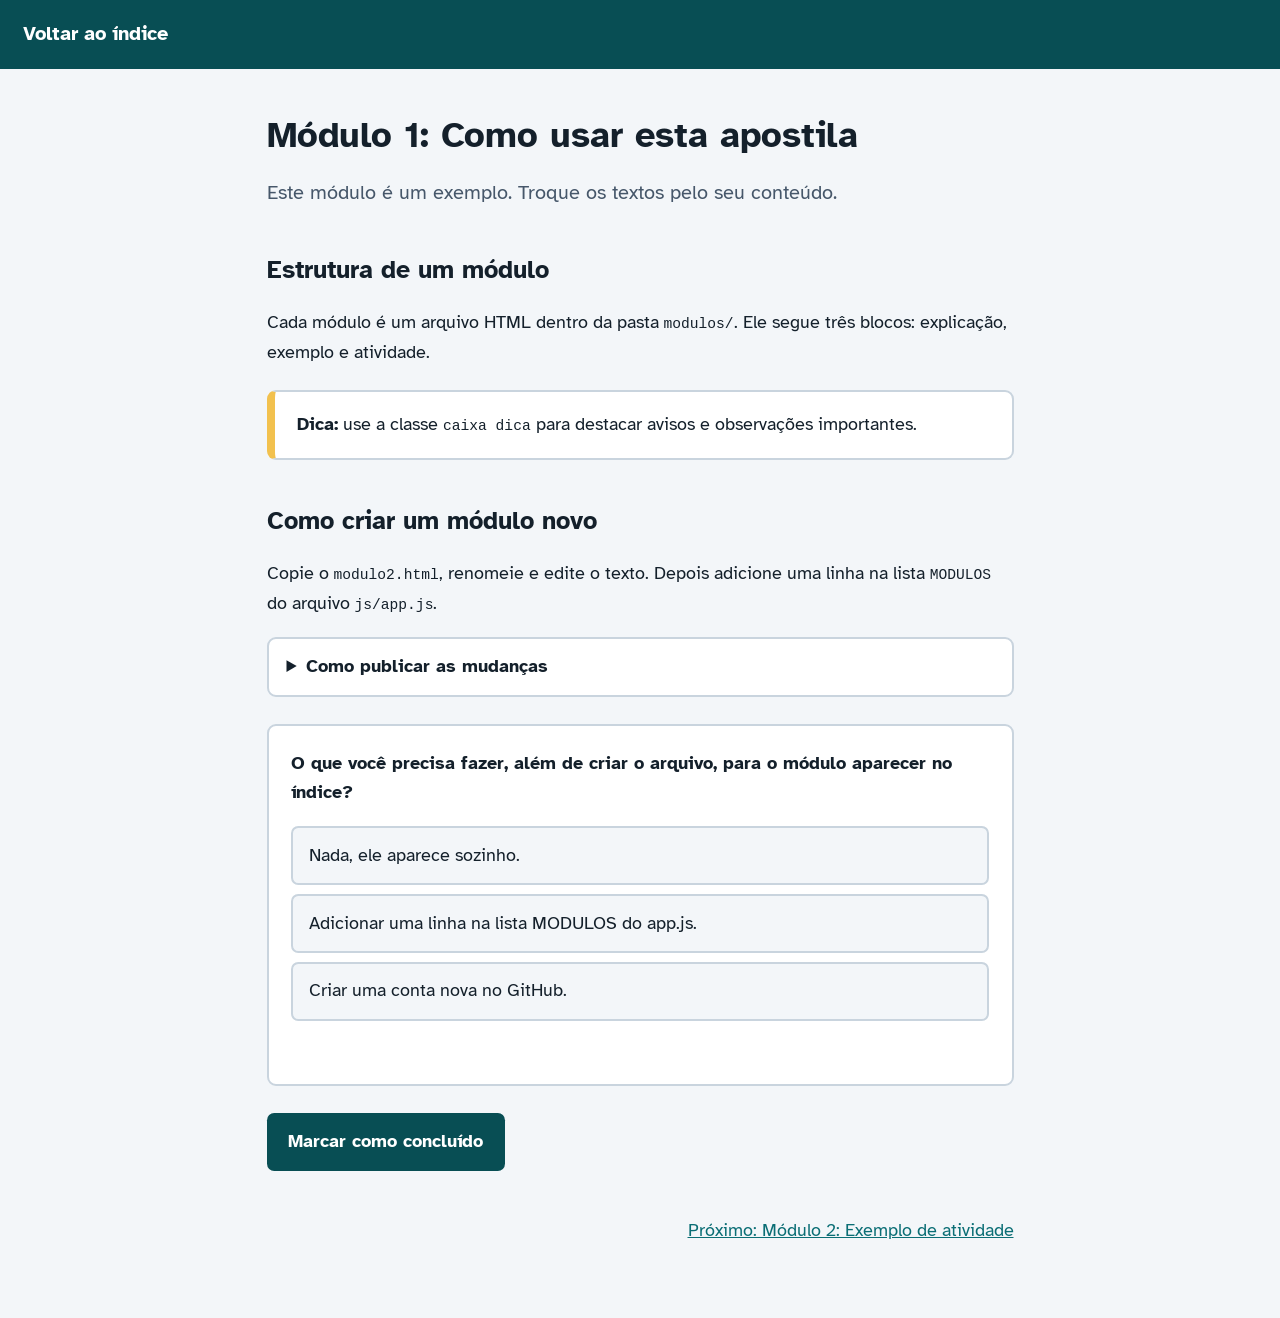
==== modulos/modulo1.html @ dcf1f36a "modelo da apostila" ====
<!DOCTYPE html>
<html lang="pt-BR">
<head>
  <meta charset="UTF-8">
  <meta name="viewport" content="width=device-width, initial-scale=1">
  <link rel="preconnect" href="https://fonts.googleapis.com">
  <link href="https://fonts.googleapis.com/css2?family=Atkinson+Hyperlegible:wght@400;700&display=swap" rel="stylesheet">
  <link rel="stylesheet" href="../css/estilo.css">
  <title>Módulo 1: Como usar esta apostila</title>
</head>
<body data-modulo="modulo1.html">
  <header class="topo"><a href="../index.html">Voltar ao índice</a></header>
  <main>
    <h1>Módulo 1: Como usar esta apostila</h1>
    <p class="intro">Este módulo é um exemplo. Troque os textos pelo seu conteúdo.</p>

    <h2>Estrutura de um módulo</h2>
    <p>Cada módulo é um arquivo HTML dentro da pasta <code>modulos/</code>. Ele segue três blocos: explicação, exemplo e atividade.</p>
    <div class="caixa dica"><strong>Dica:</strong> use a classe <code>caixa dica</code> para destacar avisos e observações importantes.</div>

    <h2>Como criar um módulo novo</h2>
    <p>Copie o <code>modulo2.html</code>, renomeie e edite o texto. Depois adicione uma linha na lista <code>MODULOS</code> do arquivo <code>js/app.js</code>.</p>

    <details>
      <summary>Como publicar as mudanças</summary>
      <p>Salve os arquivos e rode <code>git add .</code>, <code>git commit -m "mensagem"</code> e <code>git push</code>. O site atualiza em cerca de 1 minuto.</p>
    </details>

    <div class="quiz" data-explicacao="Cada módulo novo precisa de uma linha na lista MODULOS.">
      <p class="pergunta">O que você precisa fazer, além de criar o arquivo, para o módulo aparecer no índice?</p>
      <button class="opcao" data-correta="false">Nada, ele aparece sozinho.</button>
      <button class="opcao" data-correta="true">Adicionar uma linha na lista MODULOS do app.js.</button>
      <button class="opcao" data-correta="false">Criar uma conta nova no GitHub.</button>
      <p class="feedback" role="status" aria-live="polite"></p>
    </div>

    <button class="botao" id="concluir" aria-pressed="false">Marcar como concluído</button>
    <nav class="navegacao" id="navegacao" aria-label="Navegação entre módulos"></nav>
  </main>
  <script src="../js/app.js"></script>
</body>
</html>
---- css/estilo.css ----
:root{--fundo:#F3F6F9;--painel:#fff;--texto:#14202B;--suave:#46576A;--borda:#C9D4DE;--primaria:#0B6E75;--primaria-esc:#084E54;--destaque:#F2C14E;--ok:#1B7F3B;--erro:#B3261E}
@media (prefers-color-scheme:dark){:root{--fundo:#0F1820;--painel:#17232E;--texto:#EAF0F5;--suave:#A9B8C6;--borda:#2C3E4D;--primaria:#4FC3CB;--primaria-esc:#8ADDE2;--ok:#6FD58E;--erro:#FF8A80}}
*{box-sizing:border-box}
html{font-size:112.5%}
body{margin:0;font-family:"Atkinson Hyperlegible",system-ui,sans-serif;background:var(--fundo);color:var(--texto);line-height:1.65}
a{color:var(--primaria)}
:focus-visible{outline:3px solid var(--destaque);outline-offset:2px}
header.topo{background:#084E54;color:#fff;padding:1rem 1.25rem}
header.topo a{color:#fff;font-weight:700;text-decoration:none;font-size:1.1rem}
main{max-width:44rem;margin:0 auto;padding:2rem 1.25rem 4rem}
h1{font-size:2rem;line-height:1.2;margin:.5rem 0 1rem}
h2{font-size:1.4rem;margin:2.2rem 0 .5rem}
.intro{color:var(--suave);font-size:1.1rem}
.lista{list-style:none;padding:0;margin:1.5rem 0;display:grid;gap:.75rem}
.lista a{display:block;padding:1rem 1.1rem;background:var(--painel);border:2px solid var(--borda);border-radius:.5rem;text-decoration:none;color:var(--texto)}
.lista a:hover{border-color:var(--primaria)}
.lista strong{display:block;font-size:1.1rem}
.lista span{color:var(--suave);font-size:.95rem}
.lista .feito{border-left:8px solid var(--ok)}
.lista .estado{font-weight:700;color:var(--ok)}
progress{width:100%;height:1rem;accent-color:var(--primaria)}
.caixa{background:var(--painel);border:2px solid var(--borda);border-radius:.5rem;padding:1rem 1.25rem;margin:1.25rem 0}
.caixa.dica{border-left:8px solid var(--destaque)}
details{background:var(--painel);border:2px solid var(--borda);border-radius:.5rem;padding:.75rem 1rem;margin:1rem 0}
summary{cursor:pointer;font-weight:700}
.quiz{background:var(--painel);border:2px solid var(--borda);border-radius:.5rem;padding:1.25rem;margin:1.5rem 0}
.quiz p.pergunta{font-weight:700;margin-top:0}
.opcao{display:block;width:100%;text-align:left;font:inherit;color:inherit;background:var(--fundo);border:2px solid var(--borda);border-radius:.4rem;padding:.7rem .9rem;margin:.5rem 0;cursor:pointer}
.opcao:hover{border-color:var(--primaria)}
.opcao.certa{border-color:var(--ok);background:color-mix(in srgb,var(--ok) 15%,transparent)}
.opcao.errada{border-color:var(--erro);background:color-mix(in srgb,var(--erro) 12%,transparent)}
.feedback{min-height:1.5rem;font-weight:700;margin:.75rem 0 0}
.feedback.ok{color:var(--ok)}.feedback.erro{color:var(--erro)}
.botao{font:inherit;font-weight:700;background:#084E54;color:#fff;border:0;border-radius:.4rem;padding:.8rem 1.2rem;cursor:pointer}
.botao[aria-pressed="true"]{background:#1B7F3B}
.navegacao{display:flex;justify-content:space-between;gap:1rem;margin-top:2.5rem;flex-wrap:wrap}
@media (prefers-reduced-motion:no-preference){.opcao,.lista a{transition:border-color .15s}}
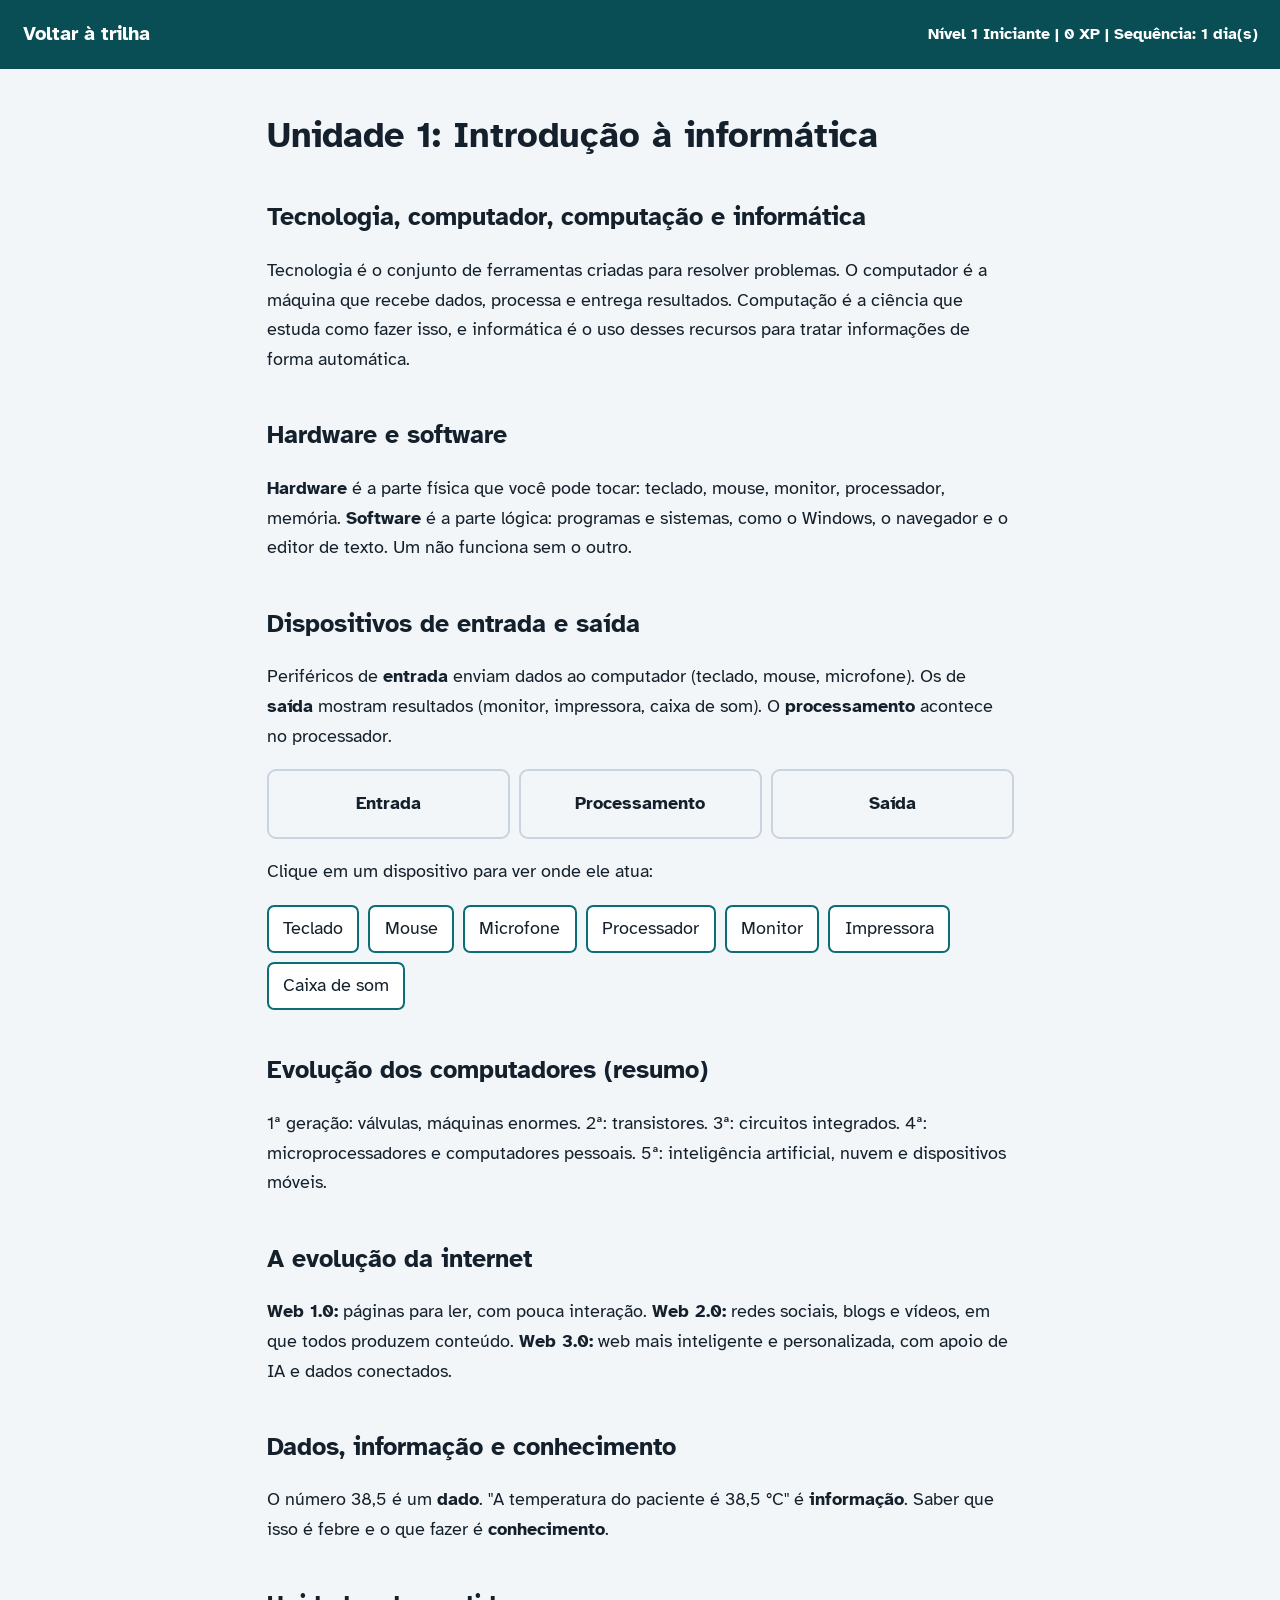
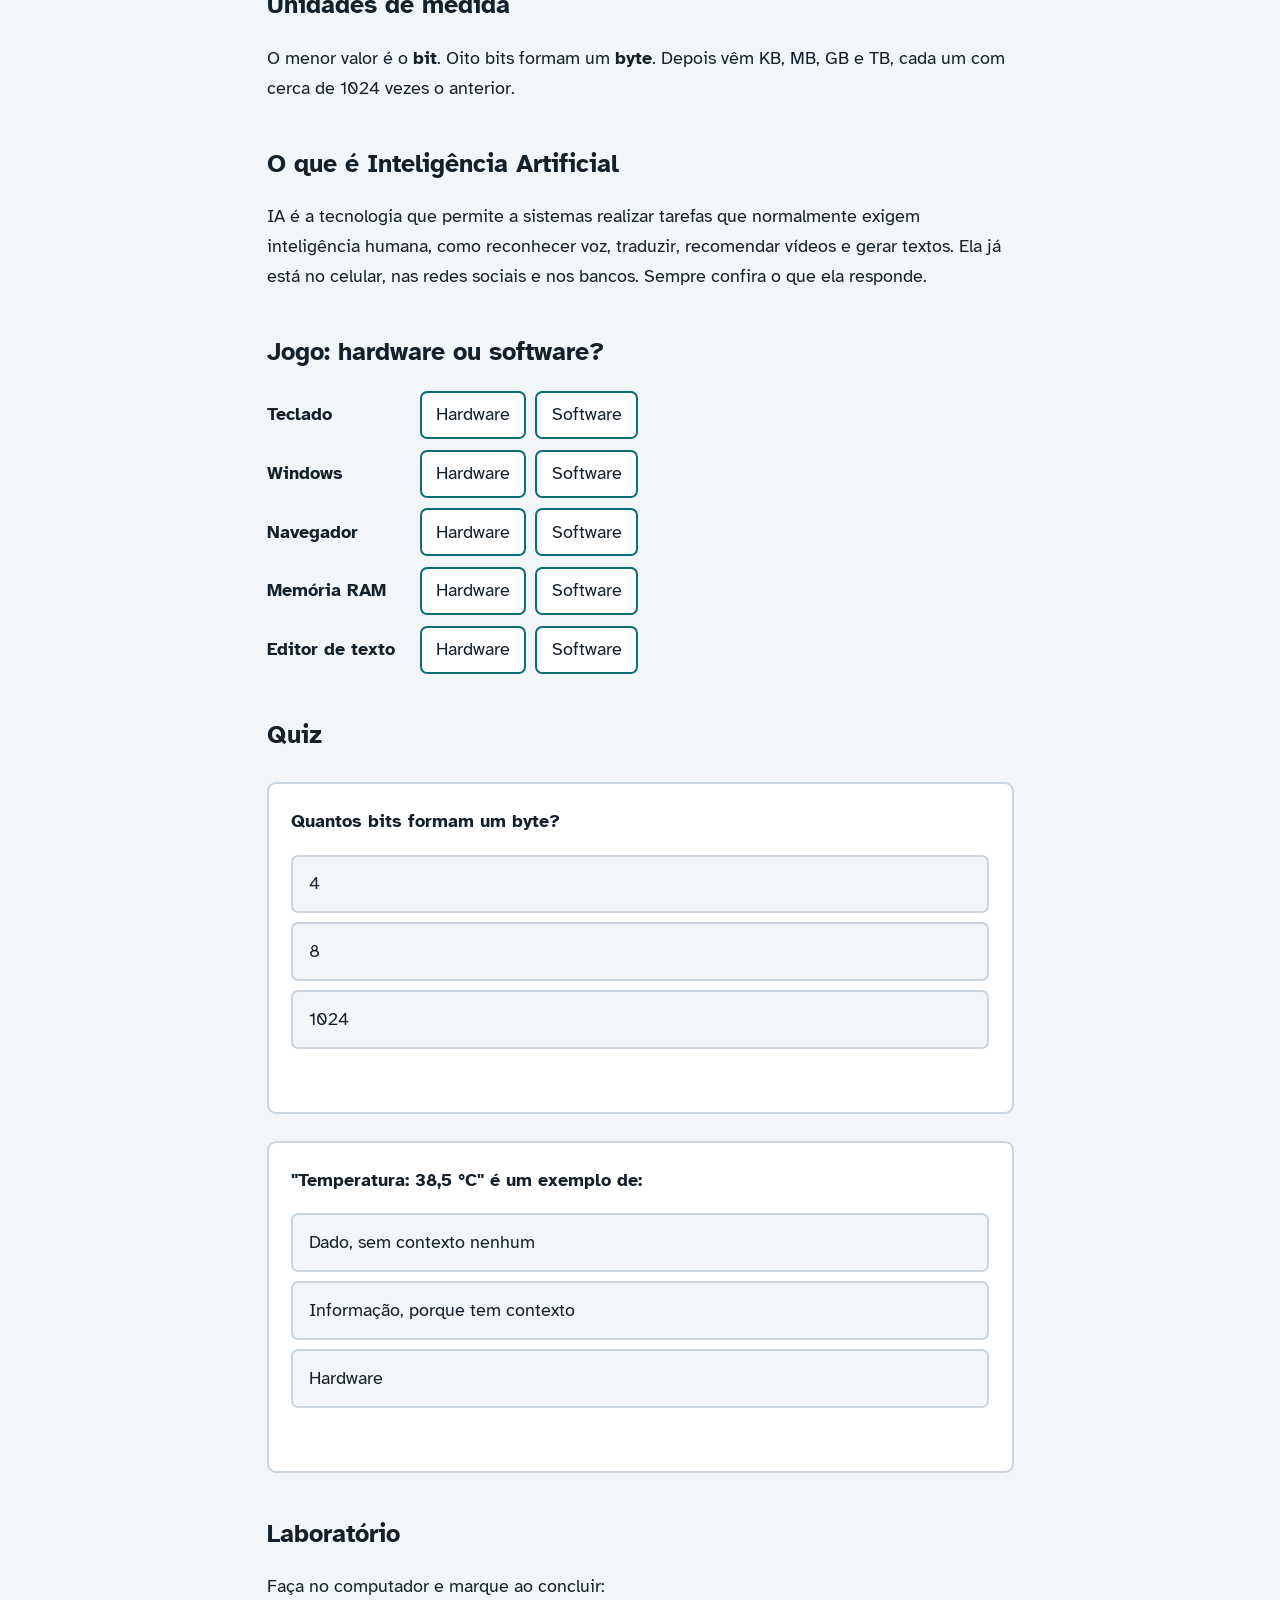
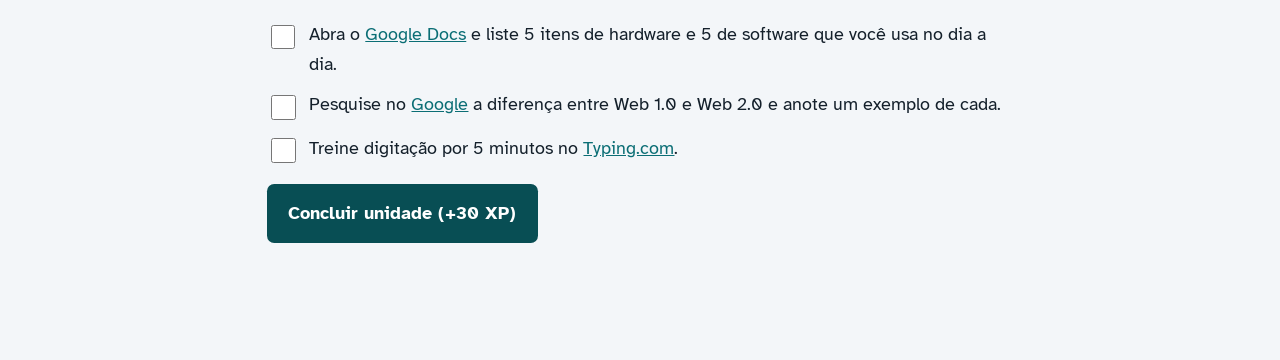
==== commit 5674ca5e: "modelo da apostila" ====
--- a/modulos/modulo1.html
+++ b/modulos/modulo1.html
@@ -3,39 +3,89 @@
 <head>
   <meta charset="UTF-8">
   <meta name="viewport" content="width=device-width, initial-scale=1">
+  <title>Unidade 1: Introdução à informática</title>
   <link rel="preconnect" href="https://fonts.googleapis.com">
   <link href="https://fonts.googleapis.com/css2?family=Atkinson+Hyperlegible:wght@400;700&display=swap" rel="stylesheet">
   <link rel="stylesheet" href="../css/estilo.css">
-  <title>Módulo 1: Como usar esta apostila</title>
 </head>
 <body data-modulo="modulo1.html">
-  <header class="topo"><a href="../index.html">Voltar ao índice</a></header>
+  <header class="topo"><a href="../index.html">Voltar à trilha</a><span class="hud" id="hud"></span></header>
   <main>
-    <h1>Módulo 1: Como usar esta apostila</h1>
-    <p class="intro">Este módulo é um exemplo. Troque os textos pelo seu conteúdo.</p>
+    <h1>Unidade 1: Introdução à informática</h1>
+    <div class="conteudo">
+      <h2>Tecnologia, computador, computação e informática</h2>
+      <p>Tecnologia é o conjunto de ferramentas criadas para resolver problemas. O computador é a máquina que recebe dados, processa e entrega resultados. Computação é a ciência que estuda como fazer isso, e informática é o uso desses recursos para tratar informações de forma automática.</p>
 
-    <h2>Estrutura de um módulo</h2>
-    <p>Cada módulo é um arquivo HTML dentro da pasta <code>modulos/</code>. Ele segue três blocos: explicação, exemplo e atividade.</p>
-    <div class="caixa dica"><strong>Dica:</strong> use a classe <code>caixa dica</code> para destacar avisos e observações importantes.</div>
+      <h2>Hardware e software</h2>
+      <p><strong>Hardware</strong> é a parte física que você pode tocar: teclado, mouse, monitor, processador, memória. <strong>Software</strong> é a parte lógica: programas e sistemas, como o Windows, o navegador e o editor de texto. Um não funciona sem o outro.</p>
 
-    <h2>Como criar um módulo novo</h2>
-    <p>Copie o <code>modulo2.html</code>, renomeie e edite o texto. Depois adicione uma linha na lista <code>MODULOS</code> do arquivo <code>js/app.js</code>.</p>
+      <h2>Dispositivos de entrada e saída</h2>
+      <p>Periféricos de <strong>entrada</strong> enviam dados ao computador (teclado, mouse, microfone). Os de <strong>saída</strong> mostram resultados (monitor, impressora, caixa de som). O <strong>processamento</strong> acontece no processador.</p>
+      <div class="so-tela">
+        <div class="fluxo" aria-hidden="true"><div data-fase="entrada">Entrada</div><div data-fase="proc">Processamento</div><div data-fase="saida">Saída</div></div>
+        <p>Clique em um dispositivo para ver onde ele atua:</p>
+        <div class="botoes">
+          <button data-fase="entrada">Teclado</button><button data-fase="entrada">Mouse</button><button data-fase="entrada">Microfone</button>
+          <button data-fase="proc">Processador</button>
+          <button data-fase="saida">Monitor</button><button data-fase="saida">Impressora</button><button data-fase="saida">Caixa de som</button>
+        </div>
+        <p id="fluxo-txt" role="status" aria-live="polite"></p>
+      </div>
 
-    <details>
-      <summary>Como publicar as mudanças</summary>
-      <p>Salve os arquivos e rode <code>git add .</code>, <code>git commit -m "mensagem"</code> e <code>git push</code>. O site atualiza em cerca de 1 minuto.</p>
-    </details>
+      <h2>Evolução dos computadores (resumo)</h2>
+      <p>1ª geração: válvulas, máquinas enormes. 2ª: transistores. 3ª: circuitos integrados. 4ª: microprocessadores e computadores pessoais. 5ª: inteligência artificial, nuvem e dispositivos móveis.</p>
 
-    <div class="quiz" data-explicacao="Cada módulo novo precisa de uma linha na lista MODULOS.">
-      <p class="pergunta">O que você precisa fazer, além de criar o arquivo, para o módulo aparecer no índice?</p>
-      <button class="opcao" data-correta="false">Nada, ele aparece sozinho.</button>
-      <button class="opcao" data-correta="true">Adicionar uma linha na lista MODULOS do app.js.</button>
-      <button class="opcao" data-correta="false">Criar uma conta nova no GitHub.</button>
-      <p class="feedback" role="status" aria-live="polite"></p>
+      <h2>A evolução da internet</h2>
+      <p><strong>Web 1.0:</strong> páginas para ler, com pouca interação. <strong>Web 2.0:</strong> redes sociais, blogs e vídeos, em que todos produzem conteúdo. <strong>Web 3.0:</strong> web mais inteligente e personalizada, com apoio de IA e dados conectados.</p>
+
+      <h2>Dados, informação e conhecimento</h2>
+      <p>O número 38,5 é um <strong>dado</strong>. "A temperatura do paciente é 38,5 °C" é <strong>informação</strong>. Saber que isso é febre e o que fazer é <strong>conhecimento</strong>.</p>
+
+      <h2>Unidades de medida</h2>
+      <p>O menor valor é o <strong>bit</strong>. Oito bits formam um <strong>byte</strong>. Depois vêm KB, MB, GB e TB, cada um com cerca de 1024 vezes o anterior.</p>
+
+      <h2>O que é Inteligência Artificial</h2>
+      <p>IA é a tecnologia que permite a sistemas realizar tarefas que normalmente exigem inteligência humana, como reconhecer voz, traduzir, recomendar vídeos e gerar textos. Ela já está no celular, nas redes sociais e nos bancos. Sempre confira o que ela responde.</p>
     </div>
 
-    <button class="botao" id="concluir" aria-pressed="false">Marcar como concluído</button>
-    <nav class="navegacao" id="navegacao" aria-label="Navegação entre módulos"></nav>
+    <div class="so-tela">
+      <h2>Jogo: hardware ou software?</h2>
+      <div class="classif" data-id="m01:cl1">
+        <ul style="padding:0">
+          <li class="item" data-resp="hardware"><b>Teclado</b><button data-v="hardware">Hardware</button><button data-v="software">Software</button><span class="res" role="status"></span></li>
+          <li class="item" data-resp="software"><b>Windows</b><button data-v="hardware">Hardware</button><button data-v="software">Software</button><span class="res" role="status"></span></li>
+          <li class="item" data-resp="software"><b>Navegador</b><button data-v="hardware">Hardware</button><button data-v="software">Software</button><span class="res" role="status"></span></li>
+          <li class="item" data-resp="hardware"><b>Memória RAM</b><button data-v="hardware">Hardware</button><button data-v="software">Software</button><span class="res" role="status"></span></li>
+          <li class="item" data-resp="software"><b>Editor de texto</b><button data-v="hardware">Hardware</button><button data-v="software">Software</button><span class="res" role="status"></span></li>
+        </ul>
+      </div>
+
+      <h2>Quiz</h2>
+      <div class="quiz" data-id="m01:q1" data-explicacao="Oito bits formam um byte.">
+        <p class="pergunta">Quantos bits formam um byte?</p>
+        <button class="opcao" data-correta="false">4</button>
+        <button class="opcao" data-correta="true">8</button>
+        <button class="opcao" data-correta="false">1024</button>
+        <p class="feedback" role="status" aria-live="polite"></p>
+      </div>
+      <div class="quiz" data-id="m01:q2" data-explicacao="Dado solto vira informação quando ganha contexto.">
+        <p class="pergunta">"Temperatura: 38,5 °C" é um exemplo de:</p>
+        <button class="opcao" data-correta="false">Dado, sem contexto nenhum</button>
+        <button class="opcao" data-correta="true">Informação, porque tem contexto</button>
+        <button class="opcao" data-correta="false">Hardware</button>
+        <p class="feedback" role="status" aria-live="polite"></p>
+      </div>
+
+      <h2>Laboratório</h2>
+      <p>Faça no computador e marque ao concluir:</p>
+      <ul class="lab">
+        <li><input type="checkbox" id="l1" data-id="m01:lab1" data-xp="10"><label for="l1">Abra o <a href="https://docs.google.com/document/" target="_blank" rel="noopener">Google Docs</a> e liste 5 itens de hardware e 5 de software que você usa no dia a dia.</label></li>
+        <li><input type="checkbox" id="l2" data-id="m01:lab2" data-xp="10"><label for="l2">Pesquise no <a href="https://www.google.com.br" target="_blank" rel="noopener">Google</a> a diferença entre Web 1.0 e Web 2.0 e anote um exemplo de cada.</label></li>
+        <li><input type="checkbox" id="l3" data-id="m01:lab3" data-xp="10"><label for="l3">Treine digitação por 5 minutos no <a href="https://www.typing.com/" target="_blank" rel="noopener">Typing.com</a>.</label></li>
+      </ul>
+      <button class="botao" id="concluir" aria-pressed="false">Concluir unidade (+30 XP)</button>
+      <nav class="navegacao" id="navegacao" aria-label="Navegação entre unidades"></nav>
+    </div>
   </main>
   <script src="../js/app.js"></script>
 </body>
--- a/css/estilo.css
+++ b/css/estilo.css
@@ -35,3 +35,29 @@
 .botao[aria-pressed="true"]{background:#1B7F3B}
 .navegacao{display:flex;justify-content:space-between;gap:1rem;margin-top:2.5rem;flex-wrap:wrap}
 @media (prefers-reduced-motion:no-preference){.opcao,.lista a{transition:border-color .15s}}
+header.topo{display:flex;justify-content:space-between;align-items:center;gap:1rem;flex-wrap:wrap}
+.hud{font-size:.9rem;font-weight:700}
+.menu{display:flex;gap:.6rem;flex-wrap:wrap;margin:1rem 0}
+.menu a{padding:.5rem .9rem;border:2px solid var(--primaria);border-radius:2rem;text-decoration:none;font-weight:700}
+.nivel{display:flex;justify-content:space-between;font-weight:700}
+.medalhas{display:flex;gap:.5rem;flex-wrap:wrap;list-style:none;padding:0}
+.medalhas li{padding:.35rem .8rem;border:2px dashed var(--borda);border-radius:2rem;color:var(--suave)}
+.medalhas li.on{border:2px solid var(--destaque);color:var(--texto);background:color-mix(in srgb,var(--destaque) 25%,transparent)}
+.lista .breve{opacity:.65;border-style:dashed}
+.lab{list-style:none;padding:0}
+.lab li{margin:.6rem 0;display:flex;gap:.6rem;align-items:flex-start}
+.lab input{width:1.4rem;height:1.4rem;margin-top:.25rem;accent-color:var(--primaria)}
+.fluxo{display:grid;grid-template-columns:repeat(3,1fr);gap:.5rem;margin:1rem 0}
+.fluxo div{padding:1rem .5rem;text-align:center;font-weight:700;border:2px solid var(--borda);border-radius:.5rem;background:var(--fundo)}
+.fluxo div.ativo{border-color:var(--primaria);background:var(--destaque);color:#14202B;transform:scale(1.04)}
+.botoes{display:flex;gap:.5rem;flex-wrap:wrap}
+.botoes button,.item button{font:inherit;border:2px solid var(--primaria);background:var(--painel);color:var(--texto);border-radius:.4rem;padding:.4rem .8rem;cursor:pointer}
+.item{list-style:none;margin:.6rem 0;display:flex;gap:.5rem;align-items:center;flex-wrap:wrap}
+.item b{min-width:8rem}
+.item .res{font-weight:700}
+#aviso{position:fixed;left:50%;bottom:1.2rem;transform:translateX(-50%);background:#084E54;color:#fff;padding:.7rem 1.2rem;border-radius:.5rem;font-weight:700;opacity:0;pointer-events:none;z-index:9}
+#aviso.on{opacity:1}
+table.plano{width:100%;border-collapse:collapse;margin:1rem 0}
+.plano th,.plano td{border:2px solid var(--borda);padding:.5rem;text-align:left;vertical-align:top}
+.apresentar{font-size:140%}
+@media print{.topo,.nao-imprimir,#aviso{display:none!important}body{background:#fff;color:#000;font-size:11pt}main{max-width:none;padding:0}section{break-before:page}}
